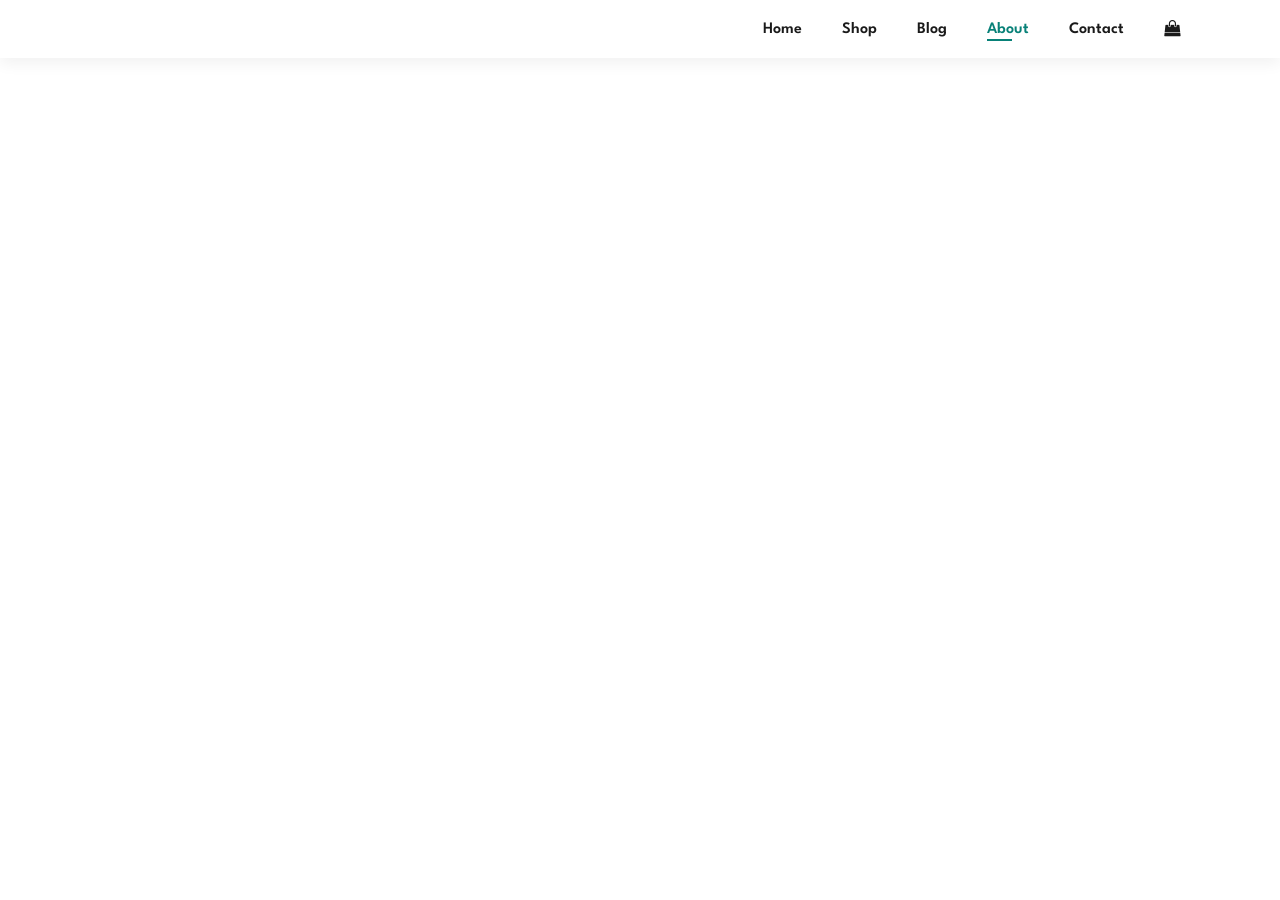
==== about.html @ 3f80fae2 "features added" ====
<!DOCTYPE html>
<html lang="en">
    <head>
        <meta charset="UTF-8">
        <meta http-equiv="X-UA-Compatible" content="IE=edge">
        <meta name="viewport" content="width=device-width, initial-scale=1.0">
        <title>HItech Ecomm</title>
        <link rel="stylesheet" href="https://cdnjs.cloudflare.com/ajax/libs/font-awesome/4.7.0/css/font-awesome.min.css">
        <link rel="stylesheet" href="style.css">
    </head>
    
    <body>

        <section id = "header">
            <a href="#" class ="logo"><img src="logo.png" alt=""></a>
        
            <div>
                <ul id = "navbar">
                    <li><a href="index.html">Home</a></li>
                    <li><a href="shop.html">Shop</a></li>
                    <li><a href="blog.html">Blog</a></li>
                    <li><a class = "active" href="about.html">About</a></li>
                    <li><a href="contact.html">Contact</a></li>
                    <li id="lg-bag"><a href="cart.html"><i class="fa fa-shopping-bag"></i></a></li>
                    <a href="#" id="close"><i class="fa fa-times" aria-hidden="true"></i></a>
                </ul>
            </div>
            <div id="mobile">
                <i id ="bar"class="fa fa-bars" aria-hidden="true"></i>
                <a href="cart.html"><i class="fa fa-shopping-bag"></i></a>
            </div>
        </section>
---- style.css ----
/* styles.css */
@import url("https://fonts.googleapis.com/css2?family=Spartan:wght@100;200;300;400;500;600;700;800;900&display=swap");

* {
    margin: 0;
    padding: 0;
    box-sizing: border-box;
    font-family: Spartan, sans-serif;
}

h1 {
    font-size: 50px;
    line-height: 64px;
    color: #222;
}

h2 {
    font-size: 46px;
    line-height: 64px;
    color: #222;
}

h3 {
    font-size: 46px;
    color: #222;
}

h4 {
    font-size: 20px;
    color: #222;
}

h3 {
    font-weight: 700;
    font-size: 12px;
}

p {
    font-size: 16px;
    color: #465b52;
    margin: 15px 0 20px 0;
}

.section-p1 {
    padding: 40px 80px;
}

.section-m1 {
    margin: 40px 0;
}

button.normal {
    font-size: 14px;
    font-weight: 600;
    padding: 15px 30px;
    color: #000;
    background-color: #fff;
    border-radius: 4px;
    cursor: pointer;
    border: none;
    outline: none;
    transition: 0.2s;
}

button.white {
    font-size: 13px;
    font-weight: 600;
    padding: 11px 18px;
    color: #fff;
    background-color: transparent;
    cursor: pointer;
    border: 1px solid #fff;
    outline: none;
    transition: 0.2s;
}

body {
    width: 100%;
}

/* Header Section */

#header {
    display: flex;
    align-items: center;
    justify-content: space-between;
    padding: 20px 80px;
    background: #fff;
    box-shadow: 0 5px 15px rgba(0, 0, 0, 0.06);
    z-index: 999;
    position: sticky;
    top: 0;
    left: 0;
}

#navbar {
    display: flex;
    align-items: center;
    justify-content: center;
}

#navbar li {
    list-style: none;
    padding: 0 20px;
    position: relative;
}

#navbar li a {
    text-decoration: none;
    font-size: 16px;
    font-weight: 600;
    color: #1a1a1a;
    transition: 0.03s ease;
}

#navbar li a:hover,
#navbar li a.active {
    color: #088178;
}

#navbar li a:hover::after,
#navbar li a.active::after {
    content: "";
    width: 30%;
    height: 2px;
    background: #088178;
    position: absolute;
    bottom: -4px;
    left: 20px;
}

#mobile {
    display: none;
    align-items: center;
}

#close {
    display: none;
}

/* Home Page */
/* Hero Section */

#hero {
    background-image: url("https://maskrevival.com/wp-content/uploads/2020/09/diana-fashion-header-bg3new.jpg");
    height: 90vh;
    width: 100%;
    background-size: cover;
    background-position: top 25% right 0;
    padding: 0 80px;
    display: flex;
    flex-direction: column;
    align-items: flex-start;
    justify-content: center;
}

#hero h4 {
    padding-bottom: 15px;
}

#hero h1 {
    color: #088178;
}

#hero button {
    background-image: url("https://c8.alamy.com/comp/2PF57FF/colorful-border-design-2PF57FF.jpg");
    background-color: transparent;
    color: #088178;
    border: 0;
    padding: 14px 80px 14px 65px;
    background-repeat: no-repeat;
    cursor: pointer;
    font-weight: 700;
    font-size: 15px;
}

/* Feature section */

#features {
    display: flex;
    align-items: center;
    justify-content: space-between;
    flex-wrap: wrap;
}

#features .fe-box {
    width: 180px;
    text-align: center;
    padding: 25px 15px;
    box-shadow: 20px 20px 34px rgba(0, 0, 0, 0.03);
    border: 1px solid #cce7d0;
    border-radius: 4px;
    margin: 15px 0;
}

#features .fe-box:hover {
    box-shadow: 10px 10px 54px rgba(70, 62, 221, 0.1);
}

#features .fe-box img {
    width: 100%;
    height: 90px;
    margin-bottom: 10px;
}

#features .fe-box h6 {
    display: inline-block;
    padding: 9px 8px 6px 8px;
    line-height: 1;
    border-radius: 4px;
    color: #088178;
    background-color: #fddde4;
}

#features .fe-box:nth-child(2) h6 {
    background-color: #cdebbc;
}

#features .fe-box:nth-child(3) h6 {
    background-color: #d1e8f2;
}

#features .fe-box:nth-child(2) h6 {
    background-color: #cdd4f8;
}

#features .fe-box:nth-child(2) h6 {
    background-color: #f6dbf8;
}

#features .fe-box:nth-child(2) h6 {
    background-color: #fff2e5;
}


/* Product section*/

#products {
    text-align: center;
}

#products .pdct-container {
    display: flex;
    justify-content: space-between;
    padding-top: 20px;
    flex-wrap: wrap;
}


#products .pdct {
    width: 23%;
    min-width: 320px;
    padding: 10px 12px;
    border: 1px solid #cce7d0;
    border-radius: 25px;
    cursor: pointer;
    box-shadow: 20px 20px 30px rgba(0, 0, 0, 0.02);
    margin: 15px 0;
    transition: 0.2s ease;
    position: relative;
}

#products .pdct:hover {
    box-shadow: 20px 20px 30px rgba(0, 0, 0, 0.06);
}

#products .pdct img {
    width: 100%;
    border-radius: 20px;
}

#products .pdct .description {
    text-align: start;
    padding: 10px 0;
}

#products .pdct .description span {
    color: #606063;
    font-size: 12px;
}

#products .pdct .description h5 {
    padding-top: 7px;
    color: #1a1a1a;
    font-size: 14px;
}

#products .pdct .description i {
    font-size: 12px;
    color: rgb(243, 181, 25);
}

#products .pdct .description h4 {
    padding-top: 7px;
    font-size: 15px;
    font-weight: 700;
    color: #088178;
}

#products .pdct .cart {
    width: 40px;
    height: 40px;
    line-height: 40px;
    border-radius: 50px;
    background-color: #e8f6ea;
    font-weight: 500;
    color: #088178;
    border: 1px solid #cce7d0;
    position: absolute;
    bottom: 20px;
    right: 10px;
}


/* Banner Section */

#banner {
    display: flex;
    flex-direction: column;
    justify-content: center;
    align-items: center;
    text-align: center;
    background-image: url("img/backGround.png");
    width: 100%;
    height: 40vh;
    background-size: cover;
    background-position: cover;

}

#banner h4 {
    color: #000;
    font-size: 16px;
}

#banner h2 {
    color: #000;
    font-size: 30px;
    padding: 10px 0;
}

#banner h2 span {
    color: #ef3636;
}

#banner button:hover {
    background-color: #088178;
    color: #fff;
}


#sm-banner {
    display: flex;
    justify-content: space-between;
    flex-wrap: wrap;
}

#sm-banner .banner-box {
    display: flex;
    flex-direction: column;
    justify-content: center;
    align-items: flex-start;
    background-image: url("https://img.freepik.com/premium-photo/summer-holiday-background_87742-14056.jpg");
    min-width: 48%;
    height: 50vh;
    background-size: cover;
    background-position: cover;
    padding: 25px;
}

#sm-banner .banner-box2 {
    background-image: url("https://static.vecteezy.com/system/resources/thumbnails/008/062/858/small_2x/women-s-accessories-items-on-yellow-background-summer-vacation-web-banner-with-copy-space-photo.JPG");
}


#sm-banner h4 {
    color: #1a1a1a;
    font-size: 20px;
    font-weight: 300;
}

#sm-banner h2 {
    color: #171616;
    font-size: 28px;
    font-weight: 800;
}

#sm-banner span {
    columns: #fff;
    font-size: 14px;
    font-weight: 500;
    padding-bottom: 15px;
}

#sm-banner .banner-box:hover button {
    background-color: #088178;
    border: 1px solid #088178;
}

#ti-banner {
    display: flex;
    justify-content: space-between;
    flex-wrap: wrap;
    padding: 0 80px;
}

#ti-banner .banner-box {
    display: flex;
    flex-direction: column;
    justify-content: center;
    align-items: flex-start;
    background-image: url("https://img.freepik.com/premium-photo/summer-holiday-background_87742-14056.jpg");
    min-width: 30%;
    height: 30vh;
    background-size: cover;
    background-position: cover;
    padding: 20px;
    margin-bottom: 20px;
}

#ti-banner .banner-box2 {
    background-image: url("https://img.freepik.com/premium-photo/summer-holiday-background_87742-14056.jpg");
}

#ti-banner .banner-box3 {
    background-image: url("https://img.freepik.com/premium-photo/summer-holiday-background_87742-14056.jpg");
}

#ti-banner h2 {
    color: #fff;
    font-weight: 900;
    font-size: 23px;
    text-wrap: wrap;
}

#ti-banner h3 {
    color: #ec544e;
    font-weight: 800;
    font-size: 15px;
}



/* News-letter Section */

#newsletter {
    display: flex;
    justify-content: space-between;
    flex-wrap: wrap;
    align-items: center;
    background-repeat: no-repeat;
    background-position: 20% 30%;
    background-color: #041e42;
}

#newsletter h4 {
    font-size: 22px;
    font-weight: 700;
    color: #fff;
}

#newsletter p {
    font-size: 14px;
    font-weight: 600;
    color: #818ea0;
}

#newsletter p span {
    color: #ffbd27;
}

#newsletter .form {
    display: flex;
    width: 40%;
}

#newsletter input {
    height: 3.125rem;
    padding: 0 1.25em;
    font-size: 14px;
    width: 100%;
    border: 1px solid transparent;
    border-radius: 4px;
    outline: none;
    border-top-right-radius: 0;
    border-bottom-right-radius: 0;
}

#newsletter button {
    background-color: #088178;
    columns: #fff;
    white-space: nowrap;
    border-top-left-radius: 0;
    border-bottom-left-radius: 0;
}



/* footer section */
footer {
    display: flex;
    flex-wrap: wrap;
    justify-content: space-between;
}

footer .col {
    display: flex;
    flex-direction: column;
    align-items: flex-start;
    margin-bottom: 20px;
}

footer .logo {
    margin-bottom: 30px;
}

footer h4 {
    font-size: 14px;
    padding-bottom: 20px;
}

footer p {
    font-size: 13px;
    margin: 0 0 8px 0;
}

footer a {
    font-size: 13px;
    text-decoration: none;
    color: #222;
    margin: 10px;
}

footer .follow {
    margin-top: 20px;
}

footer .follow i {
    color: #465b52;
    padding-right: 4px;
    cursor: pointer;
}

footer .install .apple img {
    padding-top: 0;
    border-radius: 6px;
    width: 150px;
    height: 50px;
}

footer .install .play img {
    padding-top: 0;
    margin: 0%;
    border-radius: 6px;
    width: 180px;
    height: 30px;
}

footer .install img {
    margin: 10px 0 15px 0;
}

footer .follow i:hover,
footer a:hover {
    color: #088178;
}

footer .copyright {
    width: 100%;
    text-align: center;
}


/* Shop Page */
#page-header {
    background-image: url("img/shop.jpeg");
    width: 100%;
    height: 34vh;
    background-size: cover;
    display: flex;
    text-align: center;
    flex-direction: column;
    padding: 14px;
}

#page-header h2,
#page-header p {
    color: #fff;
}

#pagination {
    text-align: center;
}

#pagination a {
    text-decoration: none;
    background-color: #088178;
    padding: 15px 20px;
    border-radius: 4px;
    color: #fff;
    font-weight: 600;
}

#pagination a i {
    font-size: 16px;
    font-weight: 600;
}


/* Single Product Page */
#prodetails {
    display: flex;
    margin-top: 20px;
}

#prodetails .single-pro-image {
    width: 40%;
    margin-right: 50px;
}

.small-img-group {
    display: flex;
    justify-content: space-between;
}

.small-img-col {
    flex-basis: 24%;
    cursor: pointer;
}

#prodetails .single-pro-details {
    width: 50%;
    padding-top: 30px;
}

#prodetails .single-pro-details h4 {
    padding: 40px 0 20px 0;
}

#prodetails .single-pro-details h2 {
    font-size: 26px;
}

#prodetails .single-pro-details select {
    display: block;
    padding: 5px 10px;
    margin-bottom: 10px;
}

#prodetails .single-pro-details input {
    width: 50px;
    height: 45px;
    padding-left: 10px;
    font-size: 16px;
    margin-right: 10px;
}

#prodetails .single-pro-details input:focus {
    outline: none;

}

#prodetails .single-pro-details button {
    background-color: #088178;
    color: #fff;
}

#prodetails .single-pro-details span {
    line-height: 25px;
}





/* Start Media Query (790px) */
@media (max-width: 799px) {
    .section-p1 {
        padding: 40px 40px;
    }

    #navbar {
        display: flex;
        flex-direction: column;
        align-items: flex-start;
        justify-content: flex-start;
        position: fixed;
        top: 0;
        right: -300px;
        height: 100vh;
        width: 300px;
        background-color: #E3E6F3;
        box-shadow: 0 40px 60px rgba(0, 0, 0, 0.1);
        padding: 80px 0 0 10px;
        transition: 0.3s;
    }

    #navbar.active {
        right: 0px;
    }

    #navbar li {
        margin-bottom: 25px;
    }

    #mobile {
        display: flex;
        align-items: center;
    }

    #mobile i {
        color: #1a1a1a;
        font-weight: 24px;
        padding-left: 20px;
    }

    #close {
        display: initial;
        position: absolute;
        top: 30px;
        left: 30px;
        color: #222;
        font-size: 24px;
    }

    #lg-bag {
        display: none;
    }

    #hero {
        height: 42vh;
        padding: 0 80px;
        background-position: top 30% right 30%;
    }

    #hero h2 {
        font-size: 34px;
        line-height: 64px;
        color: #222;
    }

    #hero h1 {
        font-size: 40px;
    }

    #feature {
        justify-content: center;
    }

    #feature .fe-box {
        margin: 15px 15px;
    }

    #features .fe-box img {
        width: 100%;
        height: 140px;
        margin-bottom: 10px;
    }

    #product1 .pro-container {
        justify-content: center;
    }

    #product1 .pro {
        margin: 15px;
    }

    #banner {
        height: 20vh;
    }

    #sm-banner .banner-box {
        min-width: 100%;
        height: 30vh;
        margin-bottom: 30px;
    }

    #sm-banner .banner-box2 {
        min-width: 100%;
        height: 30vh;
        margin-bottom: 30px;
    }

    #ti-banner {
        padding: 0 40px;
    }

    #ti-banner .banner-box {
        min-width: 70%;
    }

    #newsletter .form {
        width: 70%;
    }
}

/* Small Screen Mobile Responsive (477px) */
@media (max-width: 477px) {

    .section-p1 {
        padding: 10px;
    }

    #header {
        padding: 10px 30px;
    }

    
    #navbar {
        display: flex;
        flex-direction: column;
        align-items: flex-start;
        justify-content: flex-start;
        position: fixed;
        top: 0;
        right: -300px;
        height: 80vh;
        width: 300px;
        background-color: #E3E6F3;
        padding: 80px 120px 120px 30px;
    }

    h1 {
        font-size: 40px;
    }

    h2 {
        font-size: 38px;
    }

    #hero {
        height: 40vh;
        padding: 0 20px;
        background-position: 70%;
    }

    #hero h4{
        font-size: 10px;
        margin-top: 120px;
    }

    #hero h2 {
        margin-top: 0;
        font-size: 18px;
        color: #222;
    }

    #hero h1 {
        margin-top: 0;
        font-size: 20px;
    }

    #hero p {
        font-size: 14px;
    }

    #hero button {
        background-image: url("https://c8.alamy.com/comp/2PF57FF/colorful-border-design-2PF57FF.jpg");
        background-color: transparent;
        color: #088178;
        border: 0;
        padding: 8px 40px 8px 25px;
        background-repeat: no-repeat;
        cursor: pointer;
        font-weight: 700;
        font-size: 12px;
    }


    #feature {
        justify-content: space-between;
    }

    #features .fe-box {
        margin-top: 80px;
        max-width: 160px;
        text-align: center;
        padding: 20px 12px;
        border: 1px solid #cce7d0;
        border-radius: 4px;
        margin: 12px 0;
    }

    #product1 .pro {
        width: 100%;
    }

    #banner {
        height: 40vh;
    }

    #sm-banner .banner-box {
        height: 40vh;
    }

    #sm-banner .banner-box2 {
        margin-top: 20px;
    }

    #newsletter {
        padding: 40px 20px;
    }

    #newsletter.form {
        width: 100%;
    }

    /* Single Product */
    #prodetails {
        display: flex;
        flex-direction: column;
    }

    #prodetails .single-pro-image {
        width: 100%;
        margin-right: 0px;
    }

    #prodetails .single-pro-details {
        width: 100%;
    }
}
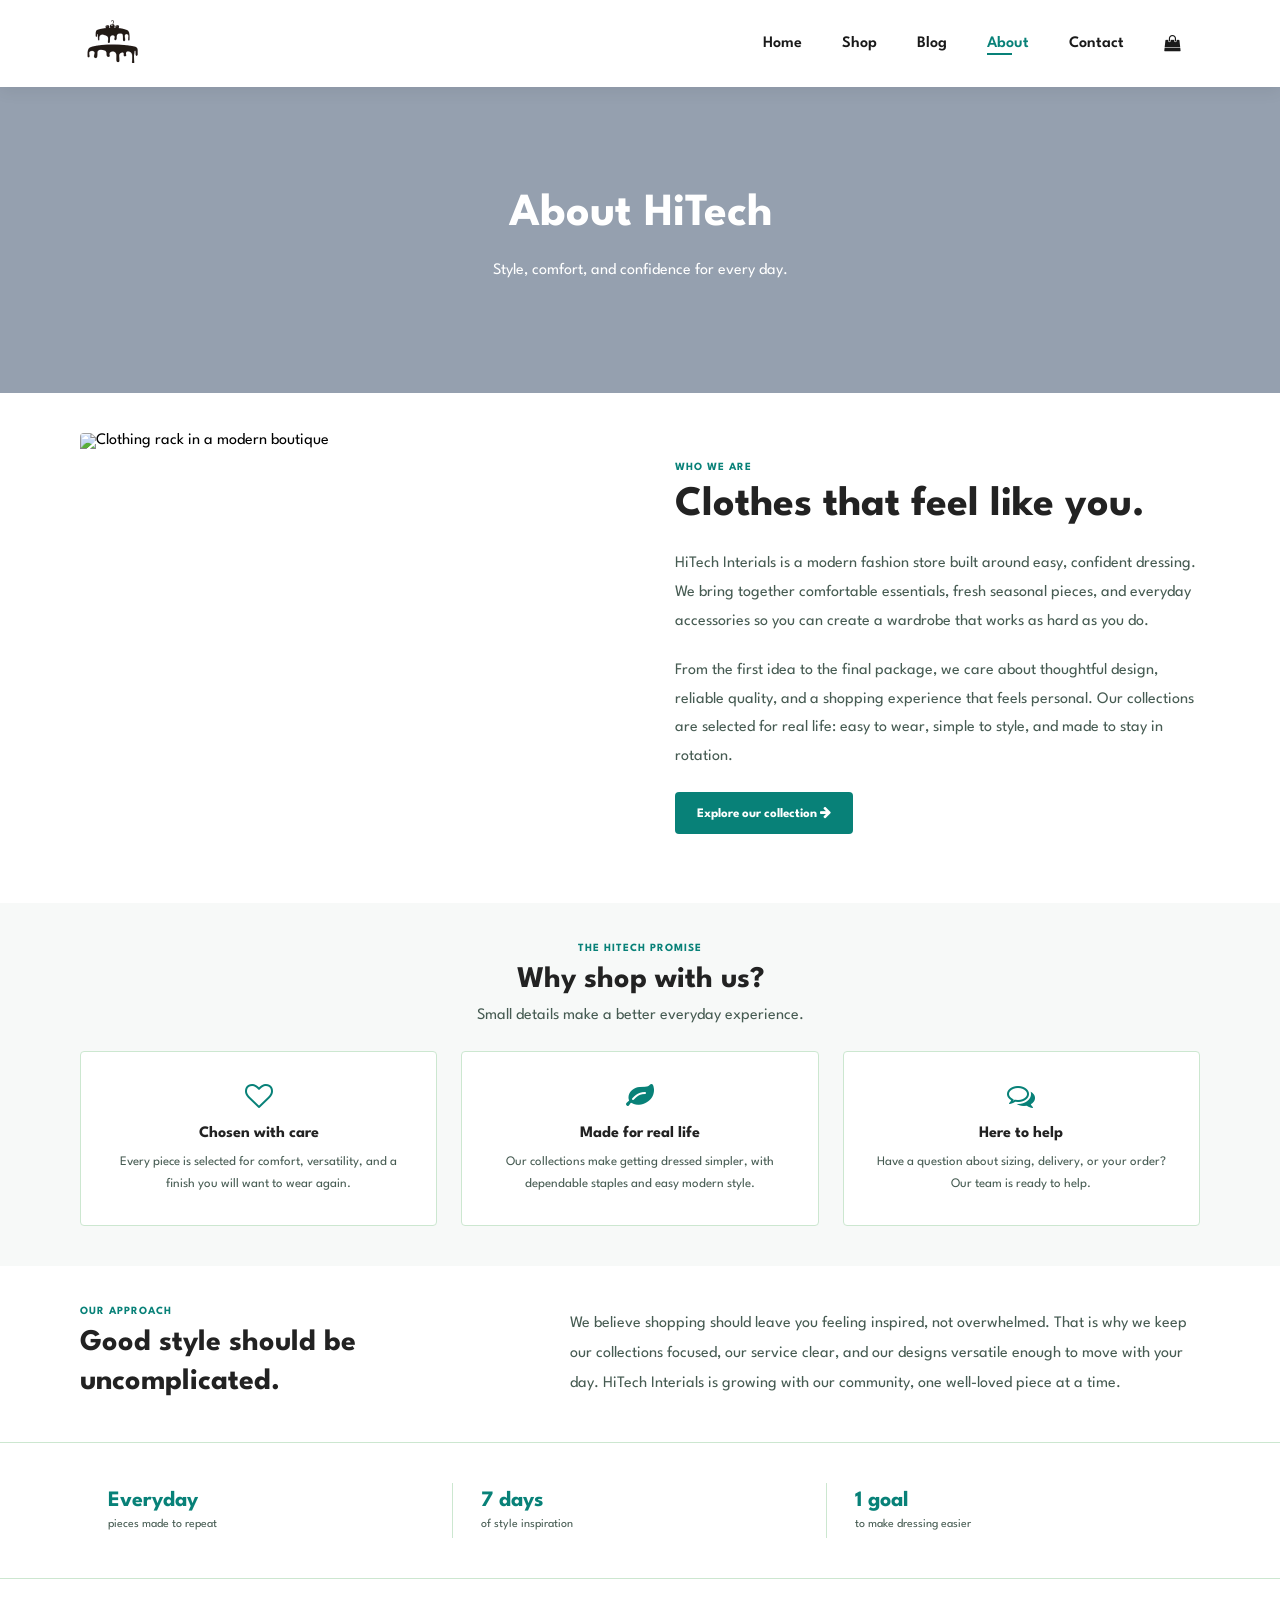
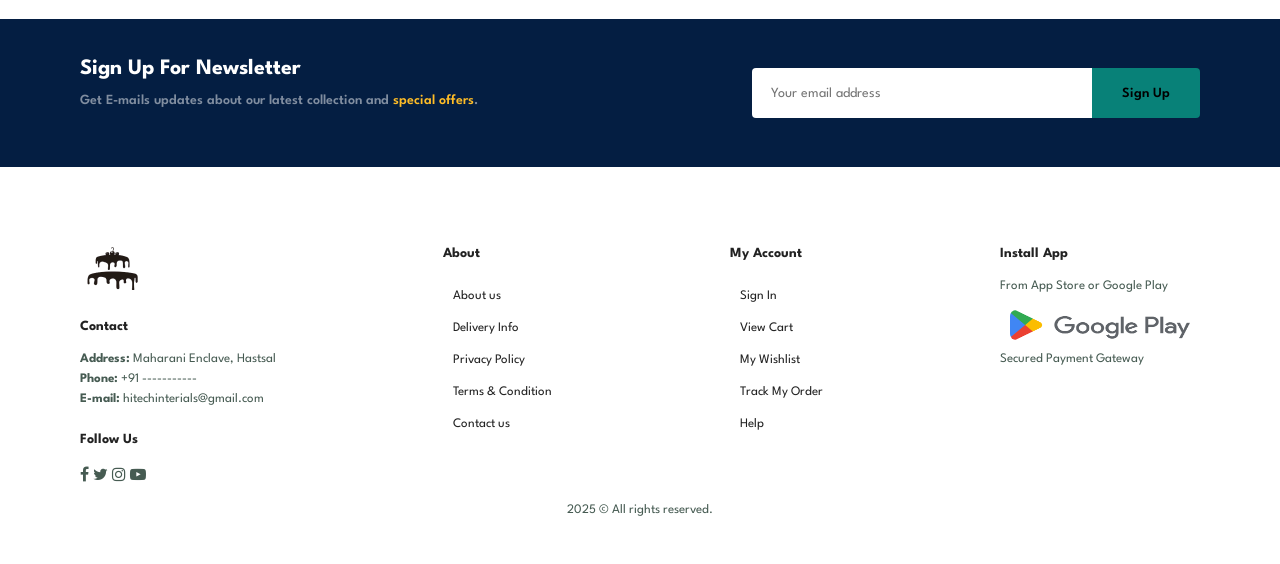
==== commit 5de992f1: "Fix the website" ====
--- a/about.html
+++ b/about.html
@@ -12,7 +12,7 @@
     <body>
 
         <section id = "header">
-            <a href="#" class ="logo"><img src="logo.png" alt=""></a>
+            <a href="index.html" class="logo"><img src="img/logo.png" alt="HiTech Interials home"></a>
         
             <div>
                 <ul id = "navbar">
@@ -29,4 +29,58 @@
                 <i id ="bar"class="fa fa-bars" aria-hidden="true"></i>
                 <a href="cart.html"><i class="fa fa-shopping-bag"></i></a>
             </div>
-        </section>+        </section>
+
+        <section id="page-header" class="about-header">
+            <h2>About HiTech</h2>
+            <p>Style, comfort, and confidence for every day.</p>
+        </section>
+
+        <main id="about-page">
+            <section class="about-intro section-p1">
+                <div class="about-image">
+                    <img src="https://images.unsplash.com/photo-1445205170230-053b83016050?auto=format&amp;fit=crop&amp;w=1000&amp;q=80" alt="Clothing rack in a modern boutique">
+                </div>
+                <div class="about-copy">
+                    <p class="eyebrow">WHO WE ARE</p>
+                    <h1>Clothes that feel like you.</h1>
+                    <p>HiTech Interials is a modern fashion store built around easy, confident dressing. We bring together comfortable essentials, fresh seasonal pieces, and everyday accessories so you can create a wardrobe that works as hard as you do.</p>
+                    <p>From the first idea to the final package, we care about thoughtful design, reliable quality, and a shopping experience that feels personal. Our collections are selected for real life: easy to wear, simple to style, and made to stay in rotation.</p>
+                    <a class="about-button" href="shop.html">Explore our collection <i class="fa fa-arrow-right" aria-hidden="true"></i></a>
+                </div>
+            </section>
+
+            <section class="about-values section-p1">
+                <div class="about-section-title"><p class="eyebrow">THE HITECH PROMISE</p><h2>Why shop with us?</h2><p>Small details make a better everyday experience.</p></div>
+                <div class="value-grid">
+                    <article class="value-card"><i class="fa fa-heart-o" aria-hidden="true"></i><h3>Chosen with care</h3><p>Every piece is selected for comfort, versatility, and a finish you will want to wear again.</p></article>
+                    <article class="value-card"><i class="fa fa-leaf" aria-hidden="true"></i><h3>Made for real life</h3><p>Our collections make getting dressed simpler, with dependable staples and easy modern style.</p></article>
+                    <article class="value-card"><i class="fa fa-comments-o" aria-hidden="true"></i><h3>Here to help</h3><p>Have a question about sizing, delivery, or your order? Our team is ready to help.</p></article>
+                </div>
+            </section>
+
+            <section class="about-story section-p1">
+                <div><p class="eyebrow">OUR APPROACH</p><h2>Good style should be uncomplicated.</h2></div>
+                <p>We believe shopping should leave you feeling inspired, not overwhelmed. That is why we keep our collections focused, our service clear, and our designs versatile enough to move with your day. HiTech Interials is growing with our community, one well-loved piece at a time.</p>
+            </section>
+
+            <section class="about-snapshot section-p1">
+                <div><strong>Everyday</strong><span>pieces made to repeat</span></div>
+                <div><strong>7 days</strong><span>of style inspiration</span></div>
+                <div><strong>1 goal</strong><span>to make dressing easier</span></div>
+            </section>
+        </main>
+
+        <section id="newsletter" class="section-p1 section-m1"><div class="newstext"><h4>Sign Up For Newsletter</h4><p>Get E-mails updates about our latest collection and <span>special offers</span>.</p></div><div class="form"><input type="email" placeholder="Your email address"><button class="normal" type="button">Sign Up</button></div></section>
+
+        <footer class="section-p1">
+            <div class="col"><img class="logo" src="img/logo.png" alt="HiTech Interials"><h4>Contact</h4><p><strong>Address: </strong> Maharani Enclave, Hastsal</p><p><strong>Phone: </strong> +91 -----------</p><p><strong>E-mail: </strong> hitechinterials@gmail.com</p><div class="follow"><h4>Follow Us</h4><div class="icon"><i class="fa fa-facebook"></i><i class="fa fa-twitter"></i><i class="fa fa-instagram"></i><i class="fa fa-youtube-play"></i></div></div></div>
+            <div class="col"><h4>About</h4><a href="about.html">About us</a><a href="#">Delivery Info</a><a href="#">Privacy Policy</a><a href="#">Terms &amp; Condition</a><a href="contact.html">Contact us</a></div>
+            <div class="col"><h4>My Account</h4><a href="#">Sign In</a><a href="cart.html">View Cart</a><a href="#">My Wishlist</a><a href="#">Track My Order</a><a href="#">Help</a></div>
+            <div class="col install"><h4>Install App</h4><p>From App Store or Google Play</p><a href="#" class="play"><img src="img/play.png" alt="Google Play"></a><p>Secured Payment Gateway</p></div>
+            <div class="copyright"><p>2025 &copy; All rights reserved.</p></div>
+        </footer>
+
+        <script src="script.js"></script>
+    </body>
+</html>
--- a/style.css
+++ b/style.css
@@ -248,8 +248,8 @@
 
 
 #products .pdct {
-    width: 23%;
-    min-width: 320px;
+        width: 23%;
+        min-width: 0;
     padding: 10px 12px;
     border: 1px solid #cce7d0;
     border-radius: 25px;
@@ -573,20 +573,193 @@
 
 /* Shop Page */
 #page-header {
-    background-image: url("img/shop.jpeg");
+    background-image: url("https://images.unsplash.com/photo-1441986300917-64674bd600d8?auto=format&fit=crop&w=1800&q=85");
     width: 100%;
     height: 34vh;
     background-size: cover;
+    background-position: center 58%;
+    position: relative;
     display: flex;
     text-align: center;
     flex-direction: column;
+    align-items: center;
+    justify-content: center;
     padding: 14px;
+}
+
+#page-header::before {
+    content: "";
+    position: absolute;
+    inset: 0;
+    background: rgba(4, 30, 66, .42);
 }
 
 #page-header h2,
 #page-header p {
+    position: relative;
+    z-index: 1;
     color: #fff;
 }
+
+#page-header h2 {
+    margin-bottom: 2px;
+}
+
+/* Blog Page */
+.blog-intro {
+    max-width: 780px;
+    margin: 0 auto;
+    text-align: center;
+}
+
+.blog-intro h1 {
+    margin-bottom: 12px;
+    font-size: 42px;
+    line-height: 1.2;
+}
+
+.blog-intro p:last-child {
+    line-height: 1.8;
+}
+
+.blog-grid {
+    display: grid;
+    grid-template-columns: repeat(2, 1fr);
+    gap: 24px;
+}
+
+.blog-card {
+    overflow: hidden;
+    border: 1px solid #cce7d0;
+    border-radius: 4px;
+    background: #fff;
+}
+
+.blog-featured {
+    grid-column: 1 / -1;
+    display: grid;
+    grid-template-columns: 1.1fr .9fr;
+}
+
+.blog-card img {
+    display: block;
+    width: 100%;
+    height: 250px;
+    object-fit: cover;
+}
+
+.blog-featured img {
+    height: 100%;
+    min-height: 330px;
+}
+
+.blog-card-copy {
+    padding: 28px;
+}
+
+.blog-card-copy span {
+    color: #088178;
+    font-size: 10px;
+    font-weight: 700;
+    letter-spacing: 1px;
+}
+
+.blog-card-copy h2, .blog-card-copy h3 {
+    margin: 12px 0;
+    color: #222;
+    font-size: 22px;
+    line-height: 1.35;
+}
+
+.blog-card-copy h3 {
+    font-size: 18px;
+}
+
+.blog-card-copy p {
+    font-size: 13px;
+    line-height: 1.7;
+}
+
+.blog-card-copy a {
+    color: #088178;
+    font-size: 12px;
+    font-weight: 700;
+    text-decoration: none;
+}
+
+.blog-tip {
+    display: flex;
+    align-items: center;
+    justify-content: space-between;
+    gap: 30px;
+    background: #f7f9f8;
+}
+
+.blog-tip h2 {
+    max-width: 650px;
+    font-size: 27px;
+    line-height: 1.4;
+}
+
+.blog-tip .about-button {
+    flex-shrink: 0;
+}
+
+/* Contact Page */
+.contact-intro {
+    display: grid;
+    grid-template-columns: 1.1fr .9fr;
+    gap: 80px;
+    align-items: center;
+}
+
+.contact-intro h1 {
+    max-width: 620px;
+    margin-bottom: 18px;
+    font-size: 40px;
+    line-height: 1.25;
+}
+
+.contact-intro > div:first-child > p:last-child {
+    max-width: 590px;
+    line-height: 1.8;
+}
+
+.contact-details {
+    padding: 28px;
+    border: 1px solid #cce7d0;
+    border-radius: 4px;
+    background: #f7f9f8;
+}
+
+.contact-detail {
+    display: flex;
+    gap: 18px;
+    align-items: flex-start;
+    padding: 16px 0;
+    border-bottom: 1px solid #dcebe0;
+}
+
+.contact-detail:first-child { padding-top: 0; }
+.contact-detail:last-child { padding-bottom: 0; border-bottom: 0; }
+.contact-detail > i { width: 24px; color: #088178; font-size: 21px; text-align: center; }
+.contact-detail h3 { margin: 0 0 7px; color: #222; font-size: 15px; }
+.contact-detail p { margin: 0; font-size: 12px; line-height: 1.7; }
+
+.contact-form-section {
+    display: grid;
+    grid-template-columns: .7fr 1.3fr;
+    gap: 75px;
+    background: #f7f9f8;
+}
+
+.contact-form-copy h2 { margin-bottom: 10px; font-size: 30px; }
+.contact-form-copy p:last-child { line-height: 1.7; }
+.contact-form label { display: block; margin-bottom: 16px; color: #222; font-size: 12px; font-weight: 600; }
+.form-row { display: grid; grid-template-columns: 1fr 1fr; gap: 18px; }
+.contact-form input, .contact-form textarea { display: block; width: 100%; margin-top: 8px; padding: 13px; border: 1px solid #cce7d0; border-radius: 3px; background: #fff; font: inherit; font-size: 13px; resize: vertical; }
+.contact-form input:focus, .contact-form textarea:focus { outline: 2px solid #9bd3c7; }
+.form-message { min-height: 18px; margin: 12px 0 0; color: #088178; font-size: 12px; }
 
 #pagination {
     text-align: center;
@@ -601,11 +774,443 @@
     font-weight: 600;
 }
 
+#pagination button {
+    min-width: 46px;
+    height: 46px;
+    margin: 0 4px;
+    padding: 0 14px;
+    border: 1px solid #cce7d0;
+    border-radius: 4px;
+    background: #fff;
+    color: #088178;
+    cursor: pointer;
+    font: inherit;
+    font-size: 13px;
+    font-weight: 700;
+}
+
+#pagination button:hover,
+#pagination button.active {
+    border-color: #088178;
+    background: #088178;
+    color: #fff;
+}
+
+#pagination button:disabled {
+    cursor: not-allowed;
+    opacity: .45;
+}
+
 #pagination a i {
     font-size: 16px;
     font-weight: 600;
 }
 
+
+/* About Page */
+.about-intro {
+    display: grid;
+    grid-template-columns: minmax(0, 1fr) minmax(0, 1fr);
+    gap: 70px;
+    align-items: center;
+}
+
+.about-image img {
+    display: block;
+    width: 100%;
+    height: 430px;
+    object-fit: cover;
+    border-radius: 4px;
+}
+
+.about-copy h1 {
+    margin-bottom: 20px;
+    font-size: 42px;
+    line-height: 1.2;
+}
+
+.about-copy p:not(.eyebrow) {
+    line-height: 1.8;
+}
+
+.about-button {
+    display: inline-block;
+    padding: 14px 22px;
+    border-radius: 4px;
+    background: #088178;
+    color: #fff;
+    font-size: 13px;
+    font-weight: 700;
+    text-decoration: none;
+}
+
+.about-button:hover {
+    background: #066b65;
+}
+
+.about-values {
+    background: #f7f9f8;
+    text-align: center;
+}
+
+.about-section-title h2 {
+    margin-bottom: 8px;
+    font-size: 30px;
+    line-height: 1.3;
+}
+
+.about-section-title > p:last-child {
+    margin-top: 0;
+}
+
+.value-grid {
+    display: grid;
+    grid-template-columns: repeat(3, 1fr);
+    gap: 24px;
+    margin-top: 28px;
+}
+
+.value-card {
+    padding: 30px 24px;
+    border: 1px solid #cce7d0;
+    border-radius: 4px;
+    background: #fff;
+}
+
+.value-card > i {
+    color: #088178;
+    font-size: 28px;
+}
+
+.value-card h3 {
+    margin: 16px 0 10px;
+    color: #222;
+    font-size: 16px;
+}
+
+.value-card p {
+    margin: 0;
+    font-size: 13px;
+    line-height: 1.7;
+}
+
+.about-story {
+    display: grid;
+    grid-template-columns: minmax(0, .8fr) minmax(0, 1.2fr);
+    gap: 70px;
+    align-items: center;
+}
+
+.about-story h2 {
+    font-size: 30px;
+    line-height: 1.3;
+}
+
+.about-story > p {
+    margin: 0;
+    line-height: 1.9;
+}
+
+.about-snapshot {
+    display: grid;
+    grid-template-columns: repeat(3, 1fr);
+    border-top: 1px solid #cce7d0;
+    border-bottom: 1px solid #cce7d0;
+}
+
+.about-snapshot div {
+    display: flex;
+    flex-direction: column;
+    gap: 8px;
+    padding: 8px 28px;
+    border-right: 1px solid #cce7d0;
+}
+
+.about-snapshot div:last-child {
+    border-right: 0;
+}
+
+.about-snapshot strong {
+    color: #088178;
+    font-size: 22px;
+}
+
+.about-snapshot span {
+    color: #465b52;
+    font-size: 12px;
+}
+
+/* Cart Page */
+#cart-page {
+    background: #f7f9f8;
+}
+
+.cart-heading {
+    display: flex;
+    align-items: flex-end;
+    justify-content: space-between;
+    margin-bottom: 30px;
+}
+
+.cart-heading h1 {
+    font-size: 36px;
+    line-height: 1.2;
+}
+
+.eyebrow {
+    color: #088178;
+    font-size: 11px;
+    font-weight: 700;
+    letter-spacing: 1px;
+    margin: 0 0 8px;
+}
+
+.continue-shopping {
+    color: #088178;
+    font-size: 13px;
+    font-weight: 600;
+    text-decoration: none;
+}
+
+.cart-layout {
+    display: grid;
+    grid-template-columns: minmax(0, 1.6fr) minmax(280px, .75fr);
+    gap: 30px;
+    align-items: start;
+}
+
+.cart-items, .cart-summary {
+    background: #fff;
+    border: 1px solid #cce7d0;
+    border-radius: 4px;
+}
+
+.cart-table-head {
+    display: grid;
+    grid-template-columns: 1fr 120px 90px;
+    padding: 18px 24px;
+    border-bottom: 1px solid #e7efeb;
+    color: #465b52;
+    font-size: 11px;
+    font-weight: 700;
+    text-transform: uppercase;
+}
+
+.cart-table-head span:nth-child(2), .cart-table-head span:nth-child(3) {
+    text-align: center;
+}
+
+.cart-item {
+    display: grid;
+    grid-template-columns: 92px minmax(0, 1fr) 120px 90px;
+    gap: 18px;
+    align-items: center;
+    padding: 22px 24px;
+    border-bottom: 1px solid #e7efeb;
+}
+
+.cart-item:last-child {
+    border-bottom: 0;
+}
+
+.cart-item > img {
+    width: 92px;
+    height: 108px;
+    object-fit: cover;
+    border-radius: 4px;
+}
+
+.cart-item-info span {
+    color: #088178;
+    font-size: 11px;
+    font-weight: 700;
+    text-transform: uppercase;
+}
+
+.cart-item-info h3 {
+    color: #222;
+    font-size: 15px;
+    margin: 7px 0;
+}
+
+.cart-item-info p {
+    color: #465b52;
+    font-size: 13px;
+    margin: 0 0 9px;
+}
+
+.remove-item {
+    padding: 0;
+    border: 0;
+    background: none;
+    color: #899690;
+    cursor: pointer;
+    font-size: 11px;
+}
+
+.remove-item:hover {
+    color: #088178;
+}
+
+.quantity-label {
+    color: #465b52;
+    font-size: 10px;
+    text-align: center;
+    text-transform: uppercase;
+}
+
+.quantity {
+    display: block;
+    width: 58px;
+    height: 36px;
+    margin: 7px auto 0;
+    padding-left: 12px;
+    border: 1px solid #cce7d0;
+    border-radius: 3px;
+    font-size: 14px;
+}
+
+.item-total {
+    color: #222;
+    font-size: 14px;
+    text-align: center;
+}
+
+.cart-summary {
+    padding: 28px;
+}
+
+.cart-summary h2 {
+    margin-bottom: 25px;
+    font-size: 22px;
+    line-height: 1.2;
+}
+
+.summary-line {
+    display: flex;
+    justify-content: space-between;
+    margin: 15px 0;
+    color: #465b52;
+    font-size: 13px;
+}
+
+.summary-line strong {
+    color: #222;
+}
+
+.summary-divider {
+    border-top: 1px solid #e7efeb;
+    margin: 22px 0;
+}
+
+.summary-total {
+    color: #222;
+    font-size: 17px;
+}
+
+.summary-total strong {
+    color: #088178;
+    font-size: 20px;
+}
+
+.cart-button {
+    display: inline-block;
+    width: 100%;
+    padding: 15px 18px;
+    border: 0;
+    border-radius: 4px;
+    background: #088178;
+    color: #fff;
+    font-size: 13px;
+    font-weight: 700;
+    text-align: center;
+    text-decoration: none;
+}
+
+.cart-button:hover {
+    background: #066b65;
+}
+
+.checkout-button {
+    margin-top: 12px;
+}
+
+.secure-note {
+    margin: 16px 0 24px;
+    font-size: 11px;
+    text-align: center;
+}
+
+.secure-note i {
+    color: #088178;
+    margin-right: 5px;
+}
+
+.coupon-box {
+    padding-top: 22px;
+    border-top: 1px solid #e7efeb;
+}
+
+.coupon-box label {
+    display: block;
+    color: #222;
+    font-size: 12px;
+    font-weight: 600;
+    margin-bottom: 9px;
+}
+
+.coupon-box div {
+    display: flex;
+}
+
+.coupon-box input {
+    min-width: 0;
+    width: 100%;
+    padding: 11px;
+    border: 1px solid #cce7d0;
+    border-radius: 3px 0 0 3px;
+}
+
+.coupon-box button {
+    padding: 0 14px;
+    border: 0;
+    border-radius: 0 3px 3px 0;
+    background: #e3e6f3;
+    color: #088178;
+    cursor: pointer;
+    font-weight: 700;
+}
+
+.coupon-box small {
+    display: block;
+    min-height: 15px;
+    color: #088178;
+    font-size: 10px;
+    margin-top: 8px;
+}
+
+.empty-cart {
+    padding: 60px 20px;
+    text-align: center;
+}
+
+.empty-cart > i {
+    color: #088178;
+    font-size: 32px;
+}
+
+.empty-cart h2 {
+    margin: 15px 0 8px;
+    font-size: 22px;
+}
+
+.empty-cart p {
+    font-size: 13px;
+}
+
+.empty-cart .cart-button {
+    width: auto;
+}
 
 /* Single Product Page */
 #prodetails {
@@ -792,6 +1397,58 @@
     #newsletter .form {
         width: 70%;
     }
+
+    .cart-layout {
+        grid-template-columns: 1fr;
+    }
+
+    .about-intro, .about-story {
+        grid-template-columns: 1fr;
+        gap: 35px;
+    }
+
+    .blog-grid, .contact-intro, .contact-form-section {
+        grid-template-columns: 1fr;
+    }
+
+    .blog-featured {
+        display: block;
+    }
+
+    .blog-featured img {
+        min-height: 0;
+        height: 300px;
+    }
+
+    .blog-tip {
+        align-items: flex-start;
+        flex-direction: column;
+    }
+
+    .contact-form-section {
+        gap: 25px;
+    }
+
+    .about-image img {
+        height: 340px;
+    }
+
+    .about-snapshot {
+        grid-template-columns: 1fr;
+    }
+
+    .about-snapshot div {
+        border-right: 0;
+        border-bottom: 1px solid #cce7d0;
+    }
+
+    .about-snapshot div:last-child {
+        border-bottom: 0;
+    }
+
+    .value-grid {
+        grid-template-columns: 1fr;
+    }
 }
 
 /* Small Screen Mobile Responsive (477px) */
@@ -901,8 +1558,93 @@
         padding: 40px 20px;
     }
 
-    #newsletter.form {
+    #newsletter .form {
         width: 100%;
+    }
+
+    .cart-heading {
+        align-items: flex-start;
+        flex-direction: column;
+        gap: 18px;
+        padding: 25px 10px 0;
+    }
+
+    .about-intro, .about-story {
+        gap: 25px;
+    }
+
+    .blog-intro h1, .contact-intro h1 {
+        font-size: 32px;
+    }
+
+    .blog-card-copy {
+        padding: 22px 18px;
+    }
+
+    .blog-featured img {
+        height: 230px;
+    }
+
+    .form-row {
+        grid-template-columns: 1fr;
+        gap: 0;
+    }
+
+    .about-copy h1 {
+        font-size: 32px;
+    }
+
+    .about-image img {
+        height: 280px;
+    }
+
+    #page-header {
+        height: 28vh;
+        min-height: 170px;
+    }
+
+    .about-story h2 {
+        font-size: 26px;
+    }
+
+    .cart-heading h1 {
+        font-size: 30px;
+    }
+
+    .cart-table-head {
+        display: none;
+    }
+
+    .cart-item {
+        grid-template-columns: 72px minmax(0, 1fr);
+        gap: 12px;
+        padding: 18px 14px;
+    }
+
+    .cart-item > img {
+        width: 72px;
+        height: 88px;
+    }
+
+    .quantity-label {
+        grid-column: 2;
+        justify-self: start;
+        text-align: left;
+    }
+
+    .quantity {
+        margin-left: 0;
+    }
+
+    .item-total {
+        grid-column: 2;
+        grid-row: 2;
+        justify-self: end;
+        margin-top: -48px;
+    }
+
+    .cart-summary {
+        padding: 22px 18px;
     }
 
     /* Single Product */
@@ -919,4 +1661,40 @@
     #prodetails .single-pro-details {
         width: 100%;
     }
+}
+
+.shop-heading {
+    display: flex;
+    align-items: flex-end;
+    justify-content: space-between;
+    gap: 25px;
+    margin-bottom: 8px;
+    text-align: left;
+}
+
+@media (max-width: 477px) {
+    .shop-heading {
+        align-items: flex-start;
+        flex-direction: column;
+        gap: 4px;
+        padding: 18px 10px 0;
+    }
+
+    .shop-heading h1 {
+        font-size: 27px;
+    }
+
+    .shop-heading > p {
+        margin-top: 0;
+    }
+}
+
+.shop-heading h1 {
+    font-size: 32px;
+    line-height: 1.25;
+}
+
+.shop-heading > p {
+    margin-bottom: 5px;
+    font-size: 13px;
 }
